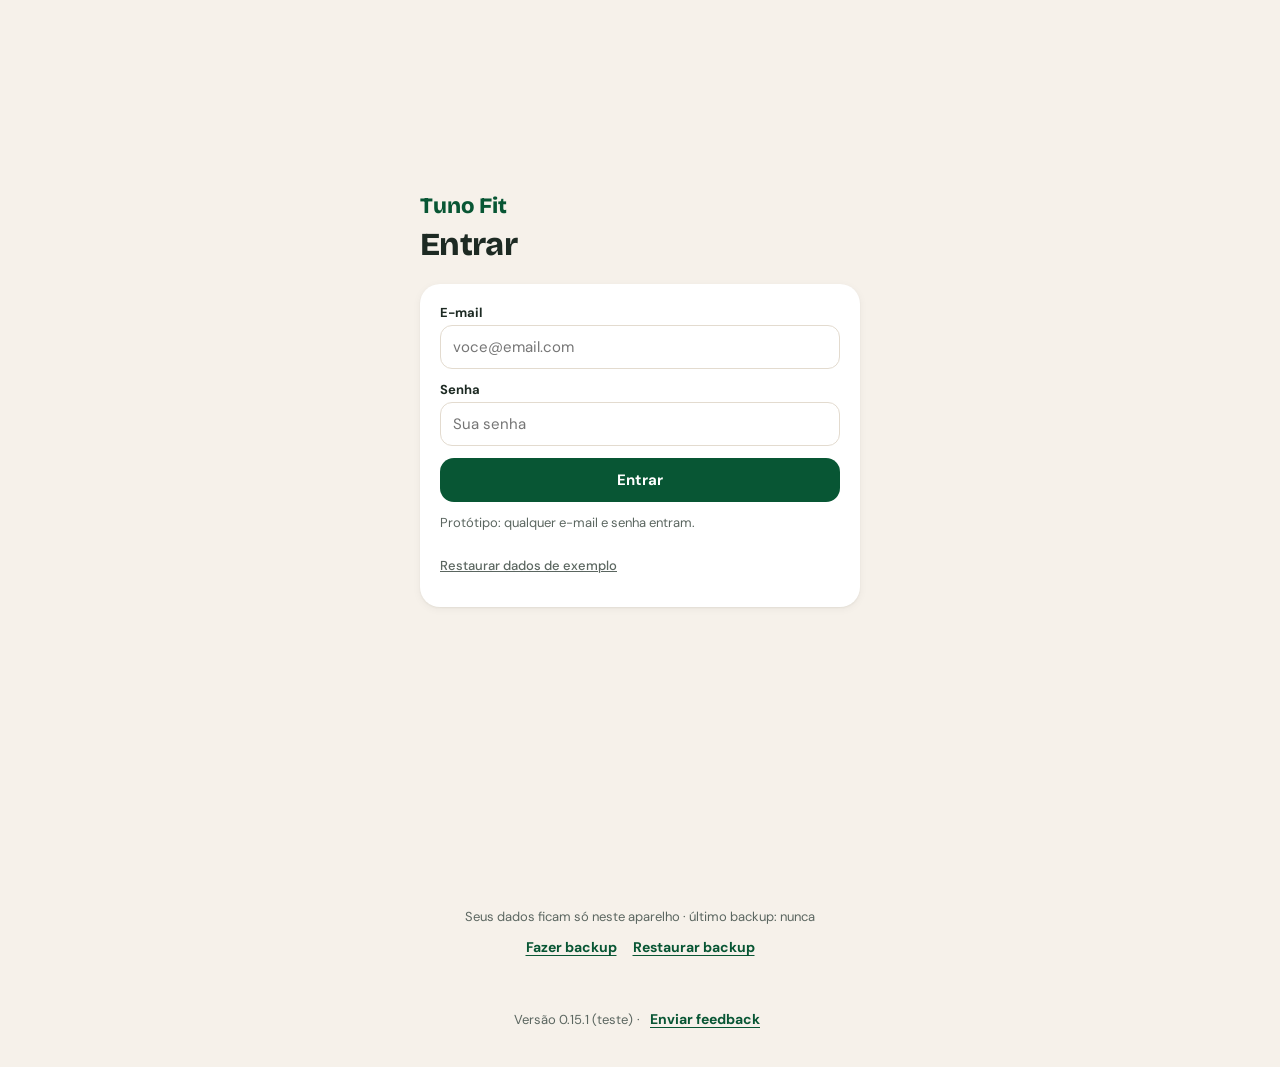
==== aluno/index.html @ 86995b57 "Versão web 0.15.1 (bb6d6b47ac91a4e3a6abdd437041e508d1d64563)" ====
<!doctype html>
<html lang="pt-BR">
<head>
  <meta http-equiv="Content-Security-Policy" content="default-src &#39;self&#39;; script-src &#39;self&#39; &#39;wasm-unsafe-eval&#39;; style-src &#39;self&#39; &#39;unsafe-inline&#39;; img-src &#39;self&#39; data: blob:; font-src &#39;self&#39; data:; connect-src &#39;self&#39;; worker-src &#39;self&#39; blob:; manifest-src &#39;self&#39;; object-src &#39;none&#39;; base-uri &#39;self&#39;; form-action &#39;self&#39;">

  <meta charset="utf-8" />
  <meta name="viewport" content="width=device-width, initial-scale=1, viewport-fit=cover" />
  <meta name="theme-color" content="#2f6b4f" />
  <title>Tuno Fit</title>
  <script type="module" crossorigin src="../assets/aluno-moHtSidY.js"></script>
  <link rel="modulepreload" crossorigin href="../assets/main-DcnhdrE1.js">
  <link rel="stylesheet" crossorigin href="../assets/main-Du3UR_l5.css">
  <link rel="manifest" href="./manifest.webmanifest">
  <link rel="icon" href="../icons/aluno-32.png" sizes="32x32">
  <link rel="icon" href="../icons/aluno.svg" type="image/svg+xml">
  <link rel="apple-touch-icon" href="../icons/aluno-180.png">
  <meta name="description" content="Seus treinos, fichas e evolução.">
  <meta name="mobile-web-app-capable" content="yes">
  <meta name="apple-mobile-web-app-capable" content="yes">
  <meta name="apple-mobile-web-app-title" content="Tuno Fit">
  <meta name="apple-mobile-web-app-status-bar-style" content="default">
</head>
<body>
  <div id="root"></div>
</body>
</html>
---- assets/main-Du3UR_l5.css ----
@font-face{font-family:DM Sans Variable;font-style:normal;font-display:swap;font-weight:100 1000;src:url(./dm-sans-latin-ext-wght-normal-BOFOeGcA.woff2)format("woff2-variations");unicode-range:U+100-2BA,U+2BD-2C5,U+2C7-2CC,U+2CE-2D7,U+2DD-2FF,U+304,U+308,U+329,U+1D00-1DBF,U+1E00-1E9F,U+1EF2-1EFF,U+2020,U+20A0-20AB,U+20AD-20C0,U+2113,U+2C60-2C7F,U+A720-A7FF}@font-face{font-family:DM Sans Variable;font-style:normal;font-display:swap;font-weight:100 1000;src:url(./dm-sans-latin-wght-normal-Xz1IZZA0.woff2)format("woff2-variations");unicode-range:U+??,U+131,U+152-153,U+2BB-2BC,U+2C6,U+2DA,U+2DC,U+304,U+308,U+329,U+2000-206F,U+20AC,U+2122,U+2191,U+2193,U+2212,U+2215,U+FEFF,U+FFFD}@font-face{font-family:Bricolage Grotesque Variable;font-style:normal;font-display:swap;font-weight:200 800;src:url(./bricolage-grotesque-vietnamese-wght-normal-BUzh504Q.woff2)format("woff2-variations");unicode-range:U+102-103,U+110-111,U+128-129,U+168-169,U+1A0-1A1,U+1AF-1B0,U+300-301,U+303-304,U+308-309,U+323,U+329,U+1EA0-1EF9,U+20AB}@font-face{font-family:Bricolage Grotesque Variable;font-style:normal;font-display:swap;font-weight:200 800;src:url(./bricolage-grotesque-latin-ext-wght-normal-CcLUaPy7.woff2)format("woff2-variations");unicode-range:U+100-2BA,U+2BD-2C5,U+2C7-2CC,U+2CE-2D7,U+2DD-2FF,U+304,U+308,U+329,U+1D00-1DBF,U+1E00-1E9F,U+1EF2-1EFF,U+2020,U+20A0-20AB,U+20AD-20C0,U+2113,U+2C60-2C7F,U+A720-A7FF}@font-face{font-family:Bricolage Grotesque Variable;font-style:normal;font-display:swap;font-weight:200 800;src:url(./bricolage-grotesque-latin-wght-normal-DLoelf7F.woff2)format("woff2-variations");unicode-range:U+??,U+131,U+152-153,U+2BB-2BC,U+2C6,U+2DA,U+2DC,U+304,U+308,U+329,U+2000-206F,U+20AC,U+2122,U+2191,U+2193,U+2212,U+2215,U+FEFF,U+FFFD}html,body,#root{height:100%;margin:0}html{-webkit-text-size-adjust:100%;-moz-text-size-adjust:100%;text-size-adjust:100%;scroll-padding-top:80px;scroll-padding-bottom:230px}body{overflow-wrap:anywhere;color:#1d2a23;-webkit-font-smoothing:antialiased;-webkit-tap-highlight-color:transparent;overscroll-behavior-y:none;background:#f6f1ea;font-family:DM Sans Variable,DM Sans,system-ui,sans-serif}a{color:oklch(40% .09 158)}a:hover{color:oklch(33% .07 158)}input,select,button,textarea{font-family:inherit}button{touch-action:manipulation}:focus-visible{outline-offset:2px;outline:3px solid oklch(52% .11 158)}body{padding:env(safe-area-inset-top) env(safe-area-inset-right) env(safe-area-inset-bottom) env(safe-area-inset-left)}@media (pointer:coarse){input:not([type=checkbox]):not([type=radio]):not([type=range]):not([type=file]),select,textarea{font-size:max(16px,1em)!important}select{min-height:44px}input[type=checkbox],input[type=radio]{min-width:22px;min-height:22px}}html[data-treino="1"] .tf-webbar{display:none}
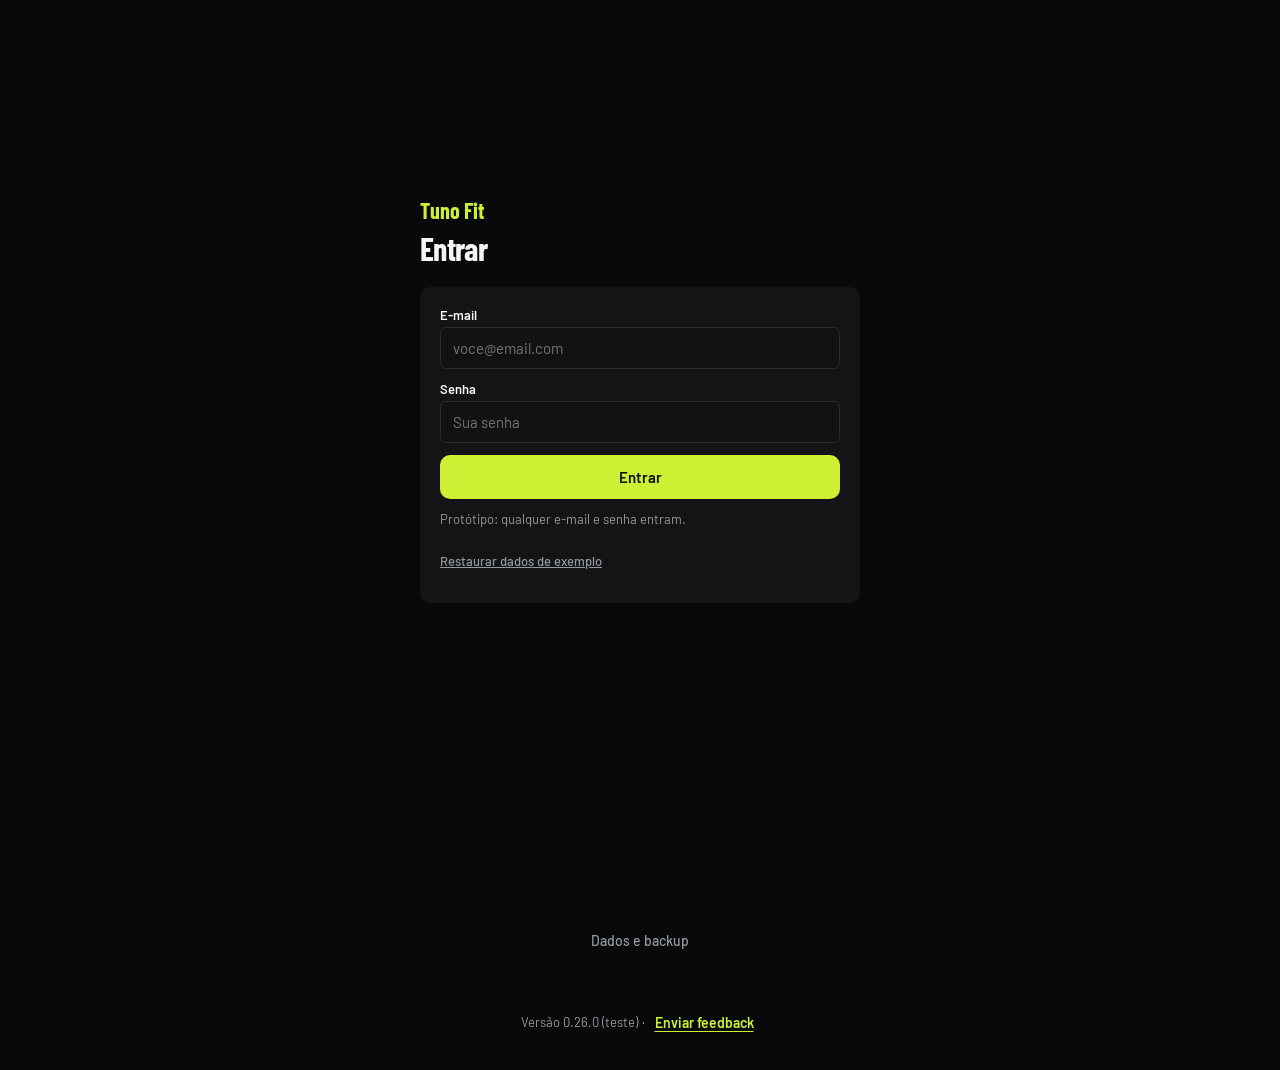
==== commit fe0a3420: "Versão web 0.26.0 (c95176c302cc5489125c46c88c7ed313ab3b4853)" ====
--- a/aluno/index.html
+++ b/aluno/index.html
@@ -5,11 +5,11 @@
 
   <meta charset="utf-8" />
   <meta name="viewport" content="width=device-width, initial-scale=1, viewport-fit=cover" />
-  <meta name="theme-color" content="#2f6b4f" />
+  <meta name="theme-color" content="#0d0f12" />
   <title>Tuno Fit</title>
-  <script type="module" crossorigin src="../assets/aluno-moHtSidY.js"></script>
-  <link rel="modulepreload" crossorigin href="../assets/main-DcnhdrE1.js">
-  <link rel="stylesheet" crossorigin href="../assets/main-Du3UR_l5.css">
+  <script type="module" crossorigin src="../assets/aluno-DWEdnxRe.js"></script>
+  <link rel="modulepreload" crossorigin href="../assets/main-Dz6EAupd.js">
+  <link rel="stylesheet" crossorigin href="../assets/main-DFlRScut.css">
   <link rel="manifest" href="./manifest.webmanifest">
   <link rel="icon" href="../icons/aluno-32.png" sizes="32x32">
   <link rel="icon" href="../icons/aluno.svg" type="image/svg+xml">
--- a/assets/main-DFlRScut.css
+++ b/assets/main-DFlRScut.css
@@ -0,0 +1 @@
+@font-face{font-family:Barlow;font-style:normal;font-display:swap;font-weight:400;src:url(./barlow-vietnamese-400-normal-Dpl4UHAZ.woff2)format("woff2"),url(./barlow-vietnamese-400-normal-BFeobeCK.woff)format("woff");unicode-range:U+102-103,U+110-111,U+128-129,U+168-169,U+1A0-1A1,U+1AF-1B0,U+300-301,U+303-304,U+308-309,U+323,U+329,U+1EA0-1EF9,U+20AB}@font-face{font-family:Barlow;font-style:normal;font-display:swap;font-weight:400;src:url(./barlow-latin-ext-400-normal-HxX4XjxC.woff2)format("woff2"),url(./barlow-latin-ext-400-normal-CvBsJvxq.woff)format("woff");unicode-range:U+100-2BA,U+2BD-2C5,U+2C7-2CC,U+2CE-2D7,U+2DD-2FF,U+304,U+308,U+329,U+1D00-1DBF,U+1E00-1E9F,U+1EF2-1EFF,U+2020,U+20A0-20AB,U+20AD-20C0,U+2113,U+2C60-2C7F,U+A720-A7FF}@font-face{font-family:Barlow;font-style:normal;font-display:swap;font-weight:400;src:url(./barlow-latin-400-normal-qiz4-Cze.woff2)format("woff2"),url(./barlow-latin-400-normal-fsAxiSwU.woff)format("woff");unicode-range:U+??,U+131,U+152-153,U+2BB-2BC,U+2C6,U+2DA,U+2DC,U+304,U+308,U+329,U+2000-206F,U+20AC,U+2122,U+2191,U+2193,U+2212,U+2215,U+FEFF,U+FFFD}@font-face{font-family:Barlow;font-style:normal;font-display:swap;font-weight:500;src:url(./barlow-vietnamese-500-normal-zTViEIzf.woff2)format("woff2"),url(./barlow-vietnamese-500-normal-GNfB7rCE.woff)format("woff");unicode-range:U+102-103,U+110-111,U+128-129,U+168-169,U+1A0-1A1,U+1AF-1B0,U+300-301,U+303-304,U+308-309,U+323,U+329,U+1EA0-1EF9,U+20AB}@font-face{font-family:Barlow;font-style:normal;font-display:swap;font-weight:500;src:url(./barlow-latin-ext-500-normal-DOaysfXq.woff2)format("woff2"),url(./barlow-latin-ext-500-normal-CJPcKP2Q.woff)format("woff");unicode-range:U+100-2BA,U+2BD-2C5,U+2C7-2CC,U+2CE-2D7,U+2DD-2FF,U+304,U+308,U+329,U+1D00-1DBF,U+1E00-1E9F,U+1EF2-1EFF,U+2020,U+20A0-20AB,U+20AD-20C0,U+2113,U+2C60-2C7F,U+A720-A7FF}@font-face{font-family:Barlow;font-style:normal;font-display:swap;font-weight:500;src:url(./barlow-latin-500-normal-BPAOfeC8.woff2)format("woff2"),url(./barlow-latin-500-normal-C1h8hMer.woff)format("woff");unicode-range:U+??,U+131,U+152-153,U+2BB-2BC,U+2C6,U+2DA,U+2DC,U+304,U+308,U+329,U+2000-206F,U+20AC,U+2122,U+2191,U+2193,U+2212,U+2215,U+FEFF,U+FFFD}@font-face{font-family:Barlow;font-style:normal;font-display:swap;font-weight:600;src:url(./barlow-vietnamese-600-normal-DcjprdFV.woff2)format("woff2"),url(./barlow-vietnamese-600-normal-CA_GiK2e.woff)format("woff");unicode-range:U+102-103,U+110-111,U+128-129,U+168-169,U+1A0-1A1,U+1AF-1B0,U+300-301,U+303-304,U+308-309,U+323,U+329,U+1EA0-1EF9,U+20AB}@font-face{font-family:Barlow;font-style:normal;font-display:swap;font-weight:600;src:url(./barlow-latin-ext-600-normal-B8NK_A3D.woff2)format("woff2"),url(./barlow-latin-ext-600-normal-DMVRjfRT.woff)format("woff");unicode-range:U+100-2BA,U+2BD-2C5,U+2C7-2CC,U+2CE-2D7,U+2DD-2FF,U+304,U+308,U+329,U+1D00-1DBF,U+1E00-1E9F,U+1EF2-1EFF,U+2020,U+20A0-20AB,U+20AD-20C0,U+2113,U+2C60-2C7F,U+A720-A7FF}@font-face{font-family:Barlow;font-style:normal;font-display:swap;font-weight:600;src:url(./barlow-latin-600-normal-DILqtrty.woff2)format("woff2"),url(./barlow-latin-600-normal-CNwfPWQD.woff)format("woff");unicode-range:U+??,U+131,U+152-153,U+2BB-2BC,U+2C6,U+2DA,U+2DC,U+304,U+308,U+329,U+2000-206F,U+20AC,U+2122,U+2191,U+2193,U+2212,U+2215,U+FEFF,U+FFFD}@font-face{font-family:Barlow Condensed;font-style:normal;font-display:swap;font-weight:600;src:url(./barlow-condensed-vietnamese-600-normal-A5AYRdjN.woff2)format("woff2"),url(./barlow-condensed-vietnamese-600-normal-CNlPk46_.woff)format("woff");unicode-range:U+102-103,U+110-111,U+128-129,U+168-169,U+1A0-1A1,U+1AF-1B0,U+300-301,U+303-304,U+308-309,U+323,U+329,U+1EA0-1EF9,U+20AB}@font-face{font-family:Barlow Condensed;font-style:normal;font-display:swap;font-weight:600;src:url(./barlow-condensed-latin-ext-600-normal-18ESti3H.woff2)format("woff2"),url(./barlow-condensed-latin-ext-600-normal-Clv9cIcR.woff)format("woff");unicode-range:U+100-2BA,U+2BD-2C5,U+2C7-2CC,U+2CE-2D7,U+2DD-2FF,U+304,U+308,U+329,U+1D00-1DBF,U+1E00-1E9F,U+1EF2-1EFF,U+2020,U+20A0-20AB,U+20AD-20C0,U+2113,U+2C60-2C7F,U+A720-A7FF}@font-face{font-family:Barlow Condensed;font-style:normal;font-display:swap;font-weight:600;src:url(./barlow-condensed-latin-600-normal-DepVgxBB.woff2)format("woff2"),url(./barlow-condensed-latin-600-normal-BFJEwTuo.woff)format("woff");unicode-range:U+??,U+131,U+152-153,U+2BB-2BC,U+2C6,U+2DA,U+2DC,U+304,U+308,U+329,U+2000-206F,U+20AC,U+2122,U+2191,U+2193,U+2212,U+2215,U+FEFF,U+FFFD}@font-face{font-family:Barlow Condensed;font-style:normal;font-display:swap;font-weight:700;src:url(./barlow-condensed-vietnamese-700-normal-DYeBwlKR.woff2)format("woff2"),url(./barlow-condensed-vietnamese-700-normal-DhIzd8Tb.woff)format("woff");unicode-range:U+102-103,U+110-111,U+128-129,U+168-169,U+1A0-1A1,U+1AF-1B0,U+300-301,U+303-304,U+308-309,U+323,U+329,U+1EA0-1EF9,U+20AB}@font-face{font-family:Barlow Condensed;font-style:normal;font-display:swap;font-weight:700;src:url(./barlow-condensed-latin-ext-700-normal-CwuXbfVR.woff2)format("woff2"),url(./barlow-condensed-latin-ext-700-normal-BIHFfxf0.woff)format("woff");unicode-range:U+100-2BA,U+2BD-2C5,U+2C7-2CC,U+2CE-2D7,U+2DD-2FF,U+304,U+308,U+329,U+1D00-1DBF,U+1E00-1E9F,U+1EF2-1EFF,U+2020,U+20A0-20AB,U+20AD-20C0,U+2113,U+2C60-2C7F,U+A720-A7FF}@font-face{font-family:Barlow Condensed;font-style:normal;font-display:swap;font-weight:700;src:url(./barlow-condensed-latin-700-normal-v1xN8_Wq.woff2)format("woff2"),url(./barlow-condensed-latin-700-normal-Dmwat-ge.woff)format("woff");unicode-range:U+??,U+131,U+152-153,U+2BB-2BC,U+2C6,U+2DA,U+2DC,U+304,U+308,U+329,U+2000-206F,U+20AC,U+2122,U+2191,U+2193,U+2212,U+2215,U+FEFF,U+FFFD}:root{--lightningcss-light: ;--lightningcss-dark:initial;color-scheme:dark;--bg:oklch(14% .005 250);--surface:oklch(19% .006 250);--surface-2:oklch(23% .007 250);--line:oklch(29% .008 250);--line-strong:oklch(38% .01 250);--text:oklch(97% .003 250);--text-2:oklch(82% .008 250);--text-3:oklch(68% .01 250);--accent:oklch(90% .2 120);--accent-strong:oklch(95% .16 120);--accent-soft:oklch(29% .06 120);--accent-dim:oklch(62% .13 120);--on-accent:oklch(16% .03 120);--danger:oklch(72% .16 25);--danger-soft:oklch(29% .07 25);--warn:oklch(82% .14 80);--warn-soft:oklch(30% .06 80);--warn-text:oklch(88% .1 85);--font-body:"Barlow", system-ui, sans-serif;--font-display:"Barlow Condensed", "Barlow", system-ui, sans-serif;--text-xs:13px;--text-sm:14px;--text-base:16px;--text-lg:20px;--text-xl:25px;--text-2xl:32px;--text-3xl:44px;--text-num:72px;--s1:4px;--s2:8px;--s3:12px;--s4:16px;--s5:24px;--s6:32px;--s7:48px;--s8:64px;--r1:6px;--r2:10px;--shadow-overlay:0 12px 40px oklch(0% 0 0/.5)}html,body,#root{height:100%;margin:0}html{-webkit-text-size-adjust:100%;-moz-text-size-adjust:100%;text-size-adjust:100%;scroll-padding-top:80px;scroll-padding-bottom:230px}body{overflow-wrap:anywhere;background:var(--bg);color:var(--text);font-family:var(--font-body);font-size:var(--text-base);-webkit-font-smoothing:antialiased;-webkit-tap-highlight-color:transparent;overscroll-behavior-y:none}a{color:var(--accent)}a:hover{color:var(--accent-strong)}input,select,button,textarea{font-family:inherit}button{touch-action:manipulation}:focus-visible{outline:3px solid var(--accent);outline-offset:2px}body{padding:env(safe-area-inset-top) env(safe-area-inset-right) env(safe-area-inset-bottom) env(safe-area-inset-left)}@media (pointer:coarse){input:not([type=checkbox]):not([type=radio]):not([type=range]):not([type=file]):not(.big-num),select,textarea{font-size:max(16px,1em)!important}select{min-height:44px}input[type=checkbox],input[type=radio]{min-width:22px;min-height:22px}}html[data-treino="1"] .tf-webbar{display:none}.num{font-variant-numeric:tabular-nums}@keyframes tf-pop{0%{transform:scale(.7)}60%{transform:scale(1.18)}to{transform:scale(1)}}.tf-done{animation:.35s ease-out tf-pop}.tf-press:active{transform:scale(.97)}.tf-press{transition:transform 80ms ease-out}@media (prefers-reduced-motion:reduce){.tf-done{animation:none}.tf-press,.tf-press:active{transition:none;transform:none}}
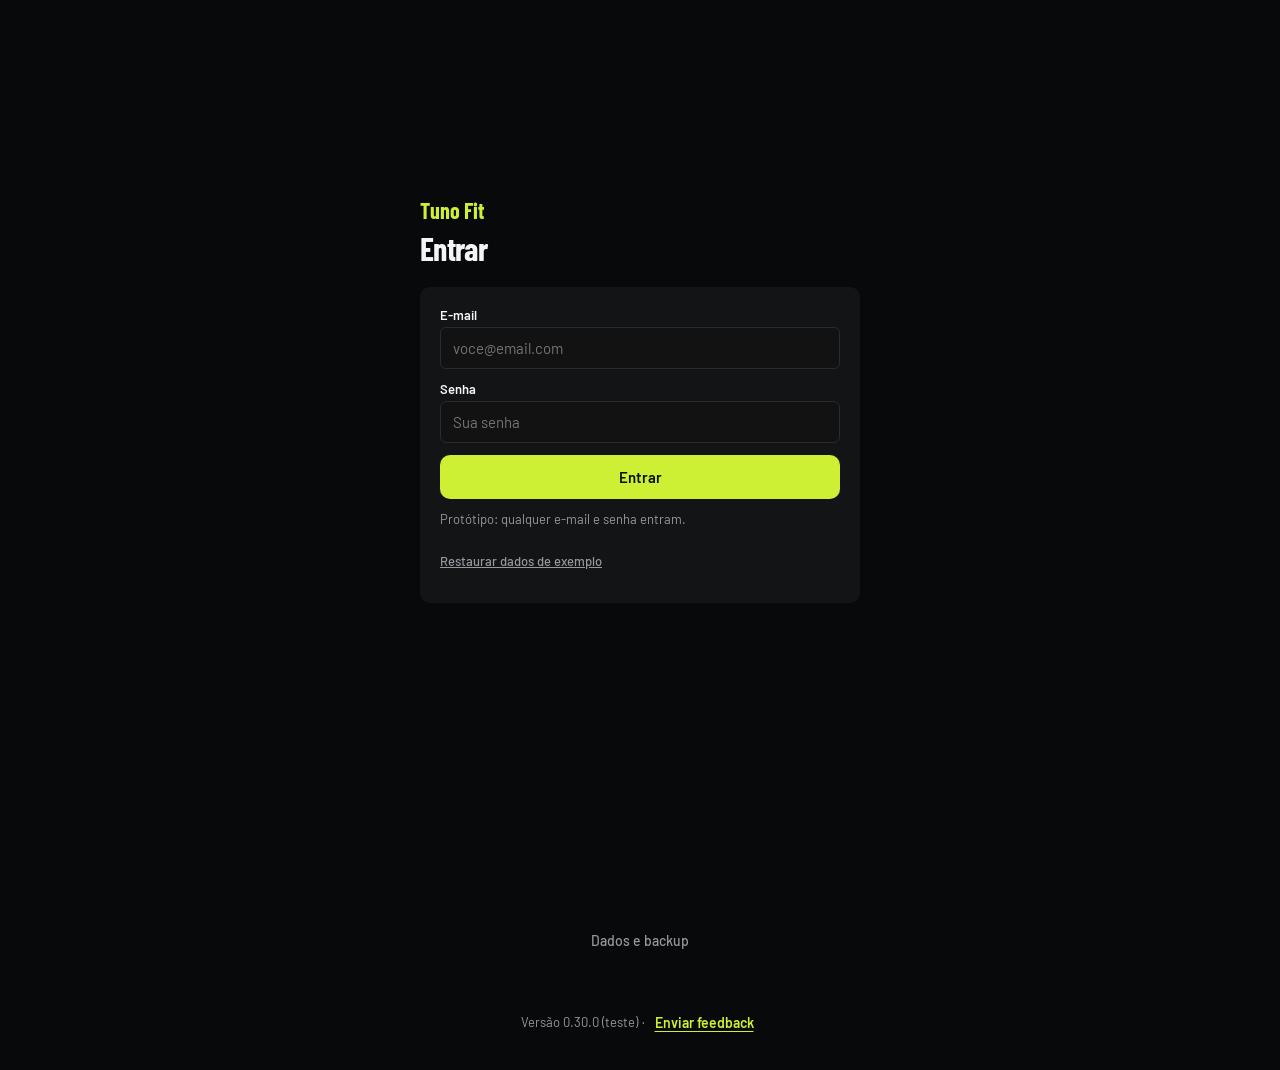
==== commit 45aedb0d: "Versão web 0.30.0 (941ba62a52789b9d3dc311e5386479184fa27d0d)" ====
--- a/aluno/index.html
+++ b/aluno/index.html
@@ -7,8 +7,8 @@
   <meta name="viewport" content="width=device-width, initial-scale=1, viewport-fit=cover" />
   <meta name="theme-color" content="#0d0f12" />
   <title>Tuno Fit</title>
-  <script type="module" crossorigin src="../assets/aluno-DWEdnxRe.js"></script>
-  <link rel="modulepreload" crossorigin href="../assets/main-Dz6EAupd.js">
+  <script type="module" crossorigin src="../assets/aluno-IigF496O.js"></script>
+  <link rel="modulepreload" crossorigin href="../assets/main-CicesQc4.js">
   <link rel="stylesheet" crossorigin href="../assets/main-DFlRScut.css">
   <link rel="manifest" href="./manifest.webmanifest">
   <link rel="icon" href="../icons/aluno-32.png" sizes="32x32">
